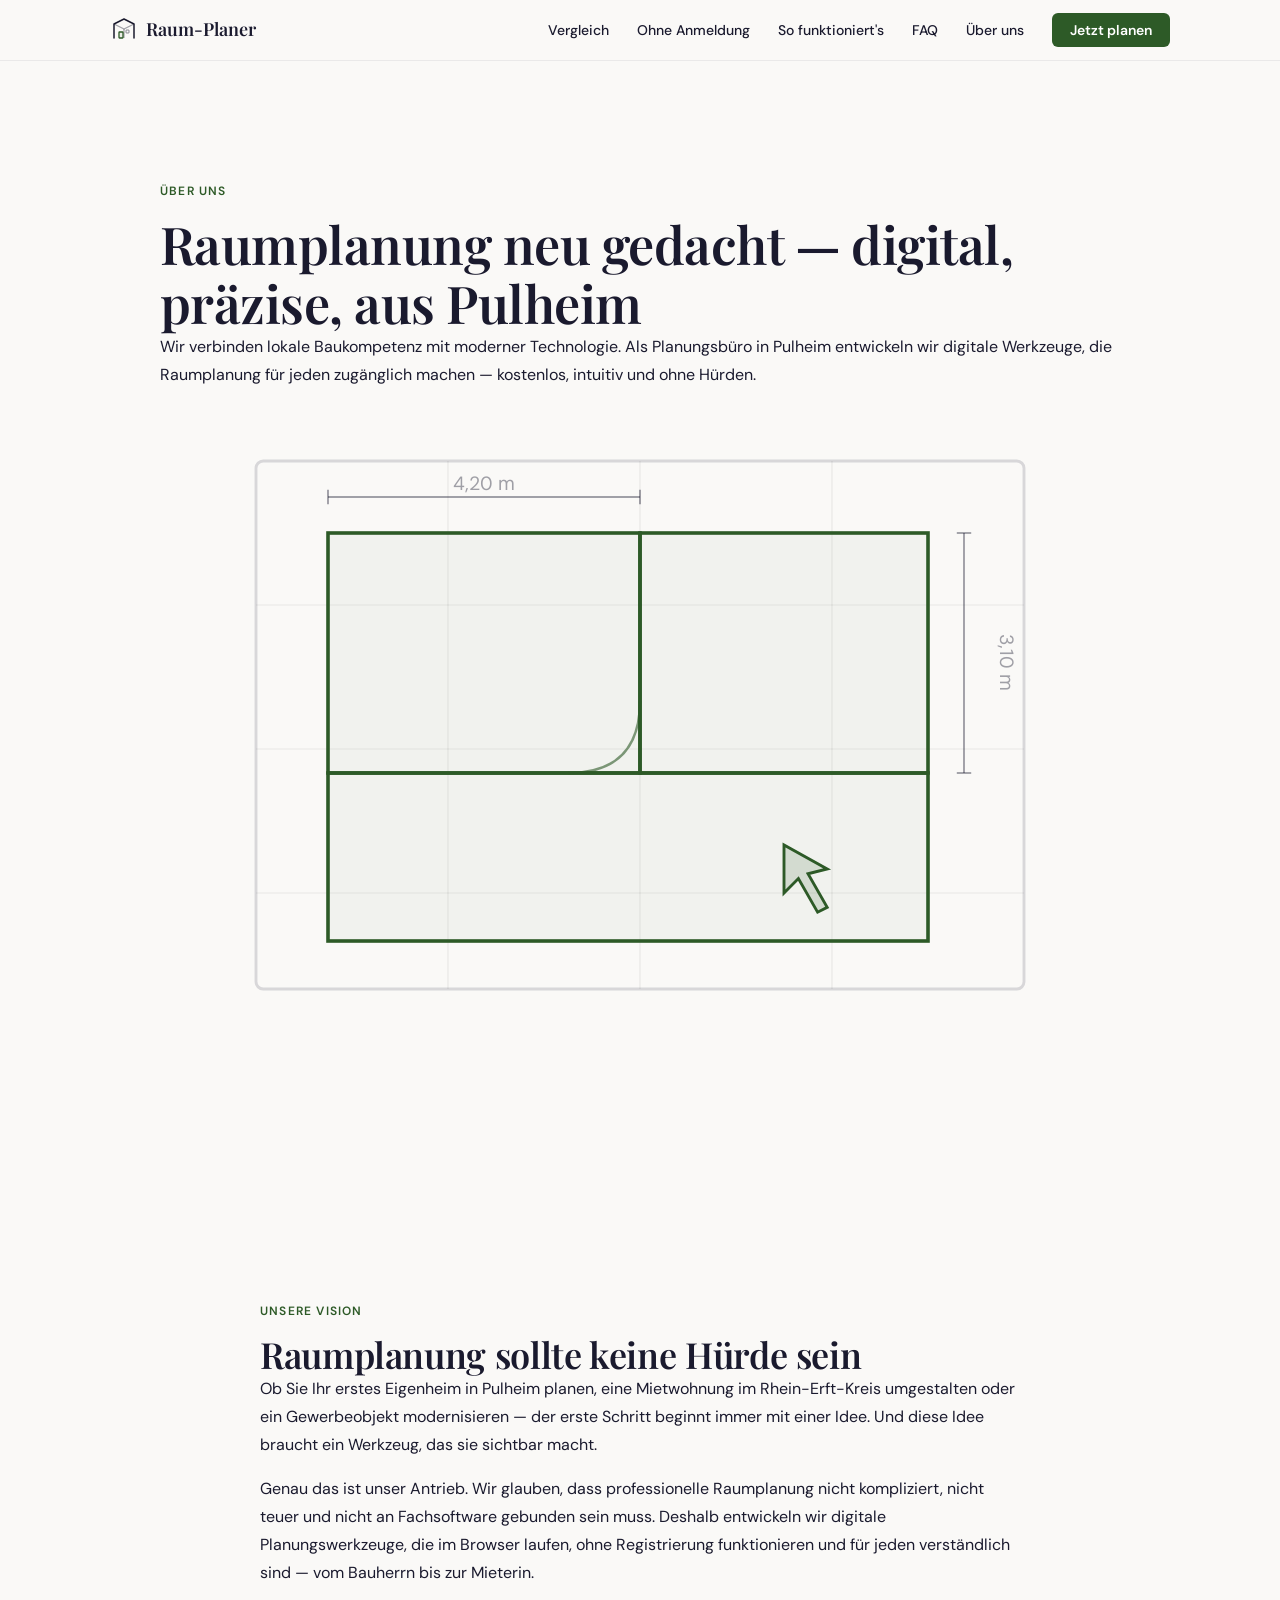
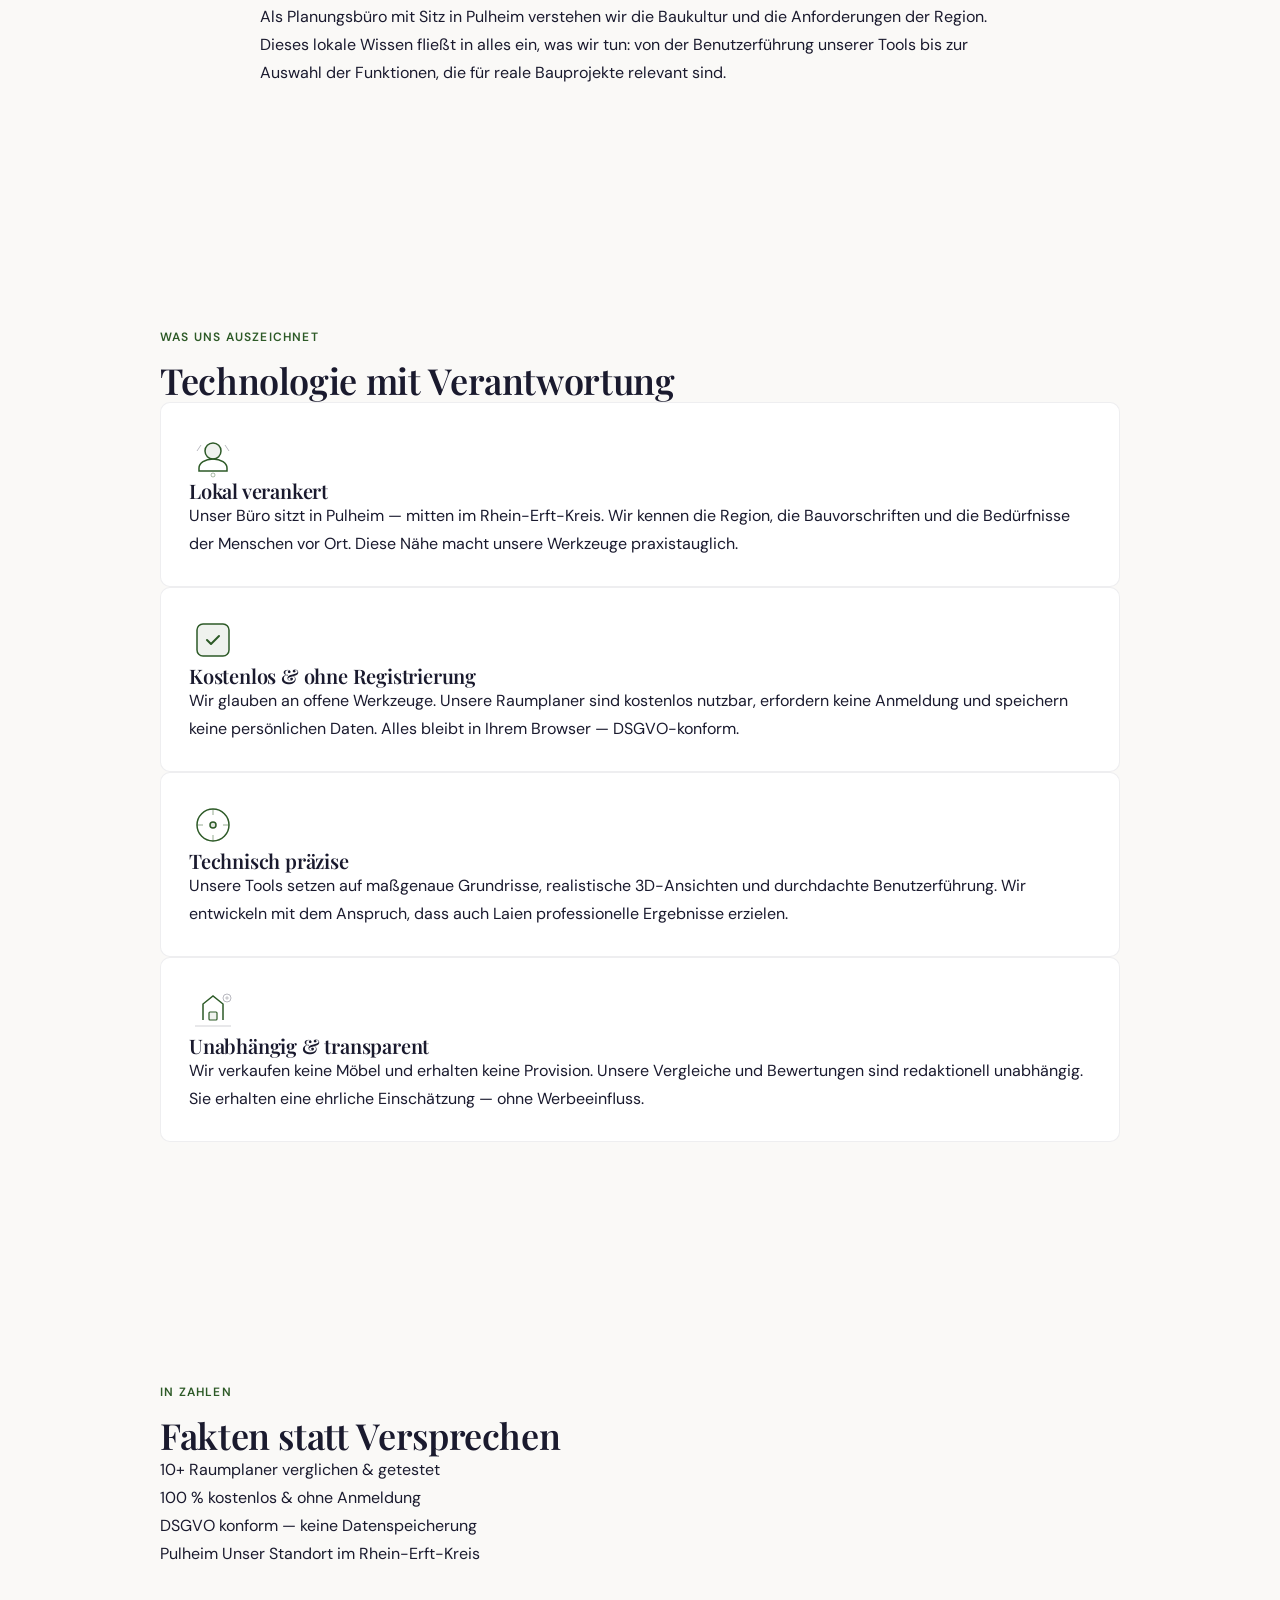
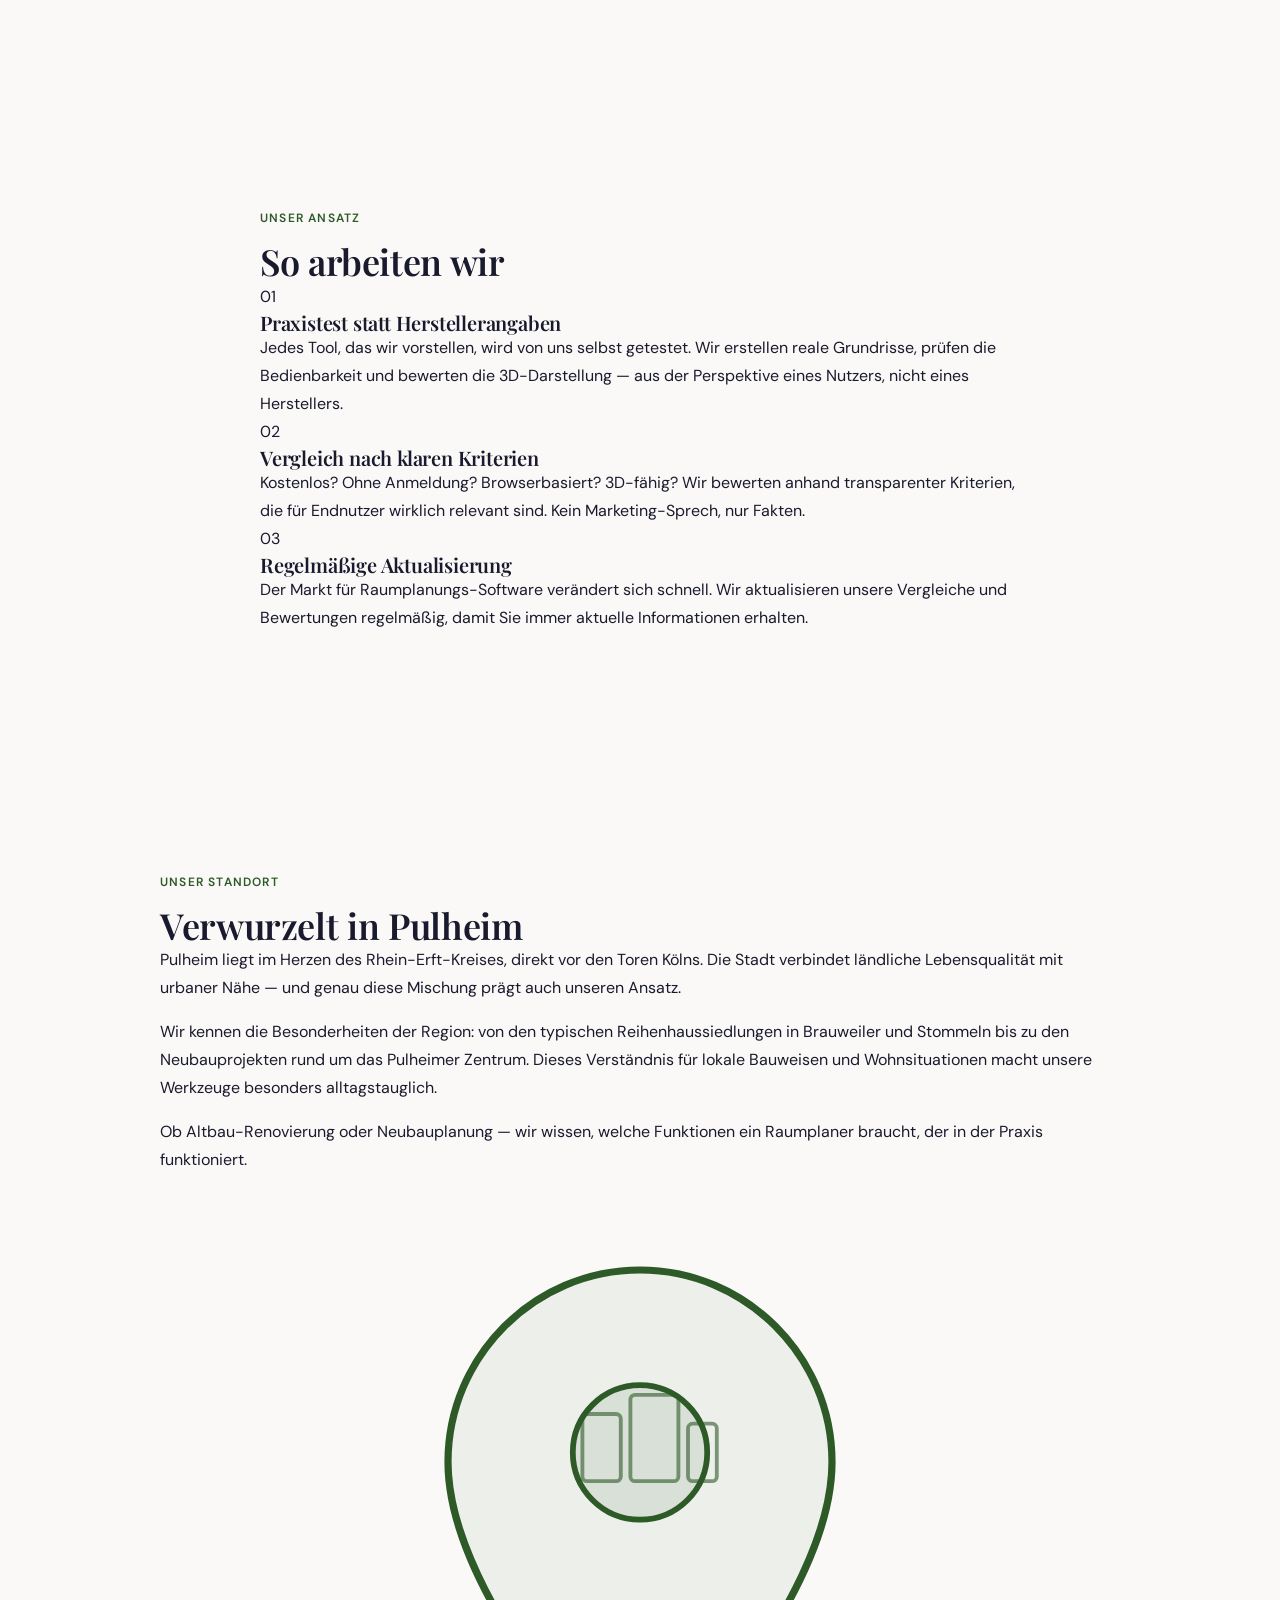
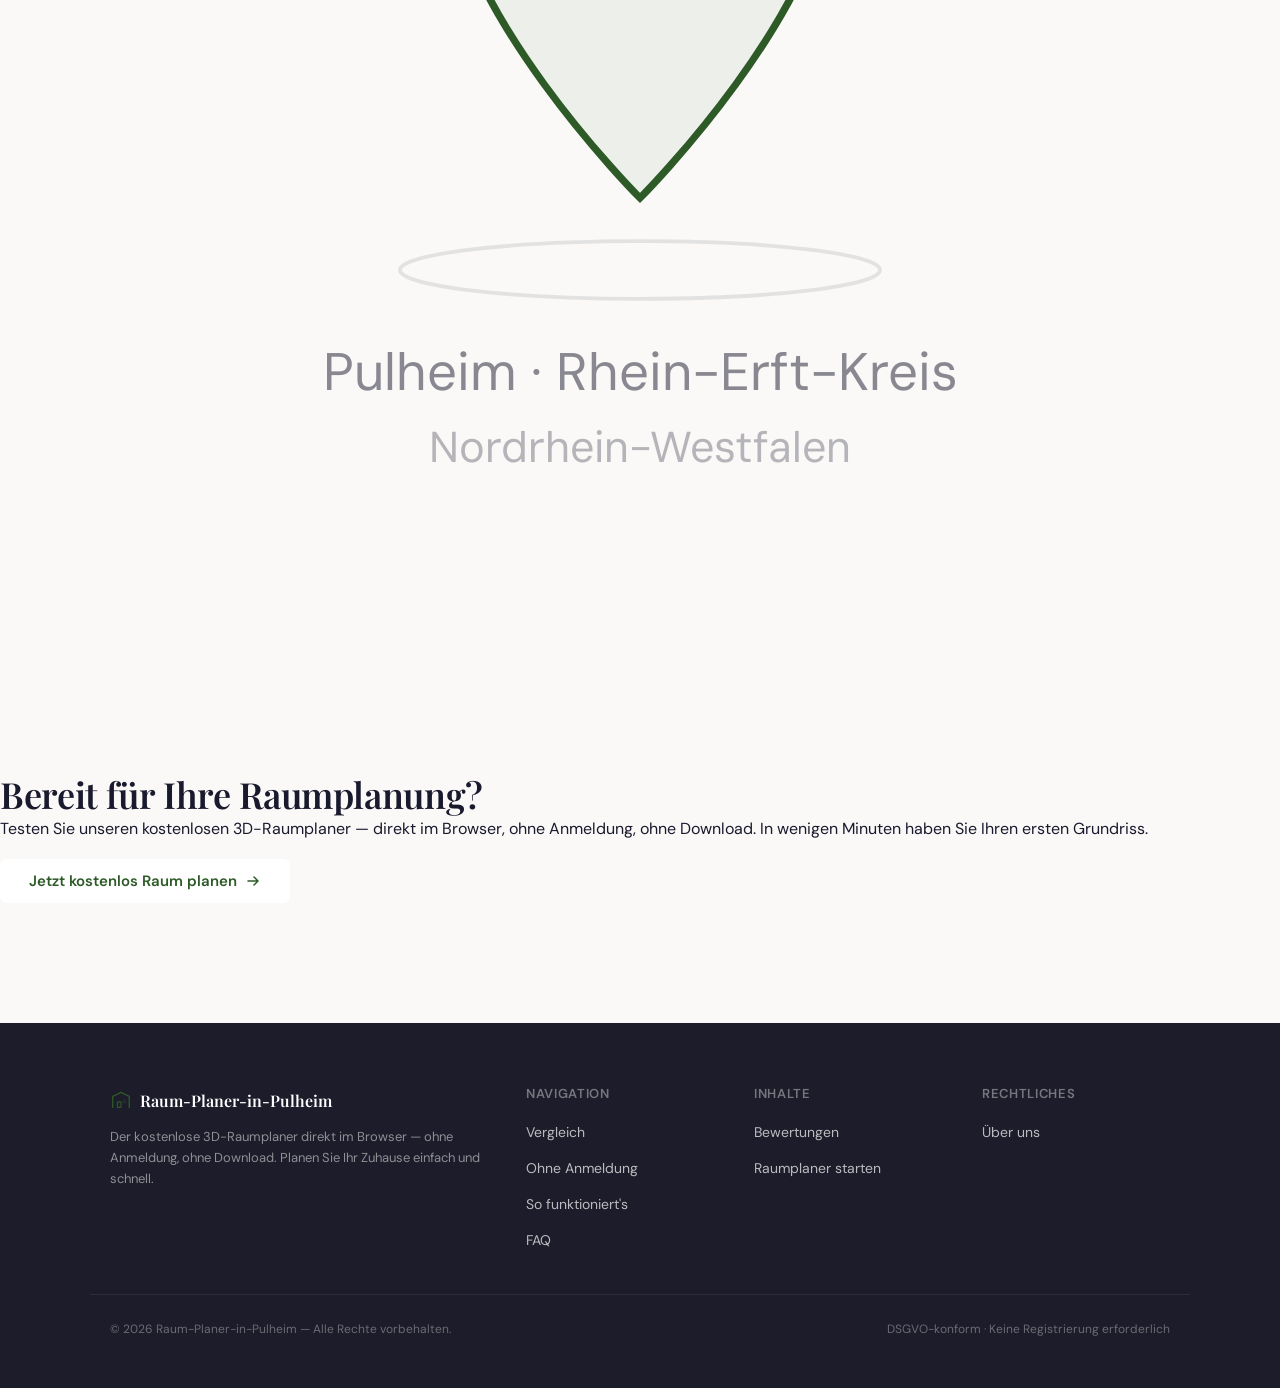
==== ueber-uns.html @ 3ce1730f "Add files via upload" ====
<!DOCTYPE html>
<html lang="de">
<head>
  <meta charset="UTF-8">
  <meta name="viewport" content="width=device-width, initial-scale=1.0">

  <!-- SEO Meta Tags -->
  <title>Über uns – Raum-Planer-in-Pulheim | Planungsbüro Pulheim</title>
  <meta name="description" content="Raum-Planer-in-Pulheim: Ihr digitales Planungsbüro in Pulheim. Wir entwickeln kostenlose 3D-Raumplaner ohne Anmeldung. Erfahren Sie mehr über unser Team und unsere Mission.">
  <meta name="robots" content="index, follow">
  <link rel="canonical" href="https://in-pulheim.de/ueber-uns.html">

  <!-- Open Graph -->
  <meta property="og:title" content="Über uns – Raum-Planer-in-Pulheim | Planungsbüro Pulheim">
  <meta property="og:description" content="Raum-Planer-in-Pulheim: Ihr digitales Planungsbüro in Pulheim. Wir entwickeln kostenlose 3D-Raumplaner ohne Anmeldung. Erfahren Sie mehr über unser Team und unsere Mission.">
  <meta property="og:type" content="website">
  <meta property="og:url" content="https://in-pulheim.de/ueber-uns.html">
  <meta property="og:locale" content="de_DE">
  <meta property="og:site_name" content="raum-planer-in-pulheim">

  <!-- JSON-LD: Organization -->
  <script type="application/ld+json">
  {
    "@context": "https://schema.org",
    "@type": "Organization",
    "name": "Raum-Planer-in-Pulheim",
    "url": "https://in-pulheim.de/",
    "description": "Digitales Planungsbüro in Pulheim. Wir entwickeln kostenlose 3D-Raumplaner und vergleichen die besten Online-Tools für Raumplanung.",
    "address": {
      "@type": "PostalAddress",
      "addressLocality": "Pulheim",
      "addressRegion": "Nordrhein-Westfalen",
      "addressCountry": "DE"
    },
    "areaServed": {
      "@type": "GeoCircle",
      "geoMidpoint": {
        "@type": "GeoCoordinates",
        "latitude": 51.0,
        "longitude": 6.8
      },
      "geoRadius": "30000"
    }
  }
  </script>

  <!-- Fonts -->
  <link rel="preconnect" href="https://fonts.googleapis.com">
  <link rel="preconnect" href="https://fonts.gstatic.com" crossorigin>
  <link href="https://fonts.googleapis.com/css2?family=DM+Sans:wght@400;500;600;700&family=Playfair+Display:wght@400;600;700&display=swap" rel="stylesheet">

  <!-- Stylesheets -->
  <link rel="stylesheet" href="css/global.css">
  <link rel="stylesheet" href="css/ueber-uns.css">
</head>
<body>

  <!-- ========== HEADER ========== -->
  <header class="site-header">
    <nav class="site-nav" aria-label="Hauptnavigation">
      <a href="https://in-pulheim.de/" class="logo">
        <svg viewBox="0 0 28 28" fill="none" aria-hidden="true">
          <path d="M4 22V8l10-5 10 5v14" stroke="currentColor" stroke-width="1.5" stroke-linecap="round" stroke-linejoin="round" fill="none"/>
          <path d="M4 8l10 5 10-5" stroke="currentColor" stroke-width="1.2" stroke-linejoin="round" opacity="0.4" fill="none"/>
          <path d="M14 13v9" stroke="currentColor" stroke-width="1.2" opacity="0.4"/>
          <rect x="9" y="16" width="4" height="6" rx="0.5" stroke="var(--color-accent)" stroke-width="1.3" fill="rgba(45,90,39,0.08)"/>
          <rect x="16" y="14" width="3" height="3" rx="0.5" stroke="currentColor" stroke-width="1" fill="none" opacity="0.5"/>
        </svg>
        Raum-Planer
      </a>

      <input type="checkbox" id="nav-toggle" class="nav-toggle-checkbox" aria-label="Menü umschalten">
      <label for="nav-toggle" class="nav-toggle-label" aria-hidden="true"><span></span></label>

      <ul class="nav-links">
        <li><a href="https://in-pulheim.de/#vergleich">Vergleich</a></li>
        <li><a href="https://in-pulheim.de/#ohne-anmeldung">Ohne Anmeldung</a></li>
        <li><a href="https://in-pulheim.de/#so-funktioniert-es">So funktioniert's</a></li>
        <li><a href="https://in-pulheim.de/#faq">FAQ</a></li>
        <li><a href="https://in-pulheim.de/ueber-uns.html" aria-current="page">Über uns</a></li>
        <li><a href="https://raum-planer-online.de" class="nav-cta">Jetzt planen</a></li>
      </ul>
    </nav>
  </header>

  <main>

    <!-- ========== SECTION 1: HERO / MISSION STATEMENT ========== -->
    <section class="about-hero">
      <div class="section-inner section-inner--wide">
        <div class="about-hero-content">
          <span class="kicker">Über uns</span>
          <h1>Raumplanung neu gedacht — digital, präzise, aus Pulheim</h1>
          <p class="about-hero-subtitle">Wir verbinden lokale Baukompetenz mit moderner Technologie. Als Planungsbüro in Pulheim entwickeln wir digitale Werkzeuge, die Raumplanung für jeden zugänglich machen — kostenlos, intuitiv und ohne Hürden.</p>
        </div>
        <div class="about-hero-illustration">
          <svg viewBox="0 0 400 280" fill="none" aria-hidden="true">
            <!-- Blueprint base -->
            <rect x="40" y="30" width="320" height="220" rx="3" stroke="currentColor" stroke-width="1.2" fill="none" opacity="0.15"/>
            <!-- Grid lines -->
            <line x1="40" y1="90" x2="360" y2="90" stroke="currentColor" stroke-width="0.5" opacity="0.08"/>
            <line x1="40" y1="150" x2="360" y2="150" stroke="currentColor" stroke-width="0.5" opacity="0.08"/>
            <line x1="40" y1="210" x2="360" y2="210" stroke="currentColor" stroke-width="0.5" opacity="0.08"/>
            <line x1="120" y1="30" x2="120" y2="250" stroke="currentColor" stroke-width="0.5" opacity="0.08"/>
            <line x1="200" y1="30" x2="200" y2="250" stroke="currentColor" stroke-width="0.5" opacity="0.08"/>
            <line x1="280" y1="30" x2="280" y2="250" stroke="currentColor" stroke-width="0.5" opacity="0.08"/>
            <!-- Room outline -->
            <rect x="70" y="60" width="130" height="100" stroke="var(--color-accent)" stroke-width="1.5" fill="rgba(45,90,39,0.04)"/>
            <rect x="200" y="60" width="120" height="100" stroke="var(--color-accent)" stroke-width="1.5" fill="rgba(45,90,39,0.04)"/>
            <rect x="70" y="160" width="250" height="70" stroke="var(--color-accent)" stroke-width="1.5" fill="rgba(45,90,39,0.04)"/>
            <!-- Door arc -->
            <path d="M200 130 Q200 160 170 160" stroke="var(--color-accent)" stroke-width="1" fill="none" opacity="0.6"/>
            <!-- Measurement line top -->
            <line x1="70" y1="45" x2="200" y2="45" stroke="currentColor" stroke-width="0.8" opacity="0.4"/>
            <line x1="70" y1="42" x2="70" y2="48" stroke="currentColor" stroke-width="0.8" opacity="0.4"/>
            <line x1="200" y1="42" x2="200" y2="48" stroke="currentColor" stroke-width="0.8" opacity="0.4"/>
            <text x="135" y="42" text-anchor="middle" fill="currentColor" font-size="8" opacity="0.4" font-family="DM Sans, sans-serif">4,20 m</text>
            <!-- Measurement line right -->
            <line x1="335" y1="60" x2="335" y2="160" stroke="currentColor" stroke-width="0.8" opacity="0.4"/>
            <line x1="332" y1="60" x2="338" y2="60" stroke="currentColor" stroke-width="0.8" opacity="0.4"/>
            <line x1="332" y1="160" x2="338" y2="160" stroke="currentColor" stroke-width="0.8" opacity="0.4"/>
            <text x="350" y="114" text-anchor="middle" fill="currentColor" font-size="8" opacity="0.4" font-family="DM Sans, sans-serif" transform="rotate(90,350,114)">3,10 m</text>
            <!-- Cursor icon -->
            <path d="M260 190 l0 20 l6 -6 l8 14 l4 -2 l-8 -14 l8 -2 z" stroke="var(--color-accent)" stroke-width="1.2" fill="rgba(45,90,39,0.15)"/>
          </svg>
        </div>
      </div>
    </section>

    <!-- ========== SECTION 2: UNSERE VISION ========== -->
    <section class="about-vision">
      <div class="section-inner">
        <span class="kicker">Unsere Vision</span>
        <h2>Raumplanung sollte keine Hürde sein</h2>
        <div class="about-vision-text">
          <p>Ob Sie Ihr erstes Eigenheim in Pulheim planen, eine Mietwohnung im Rhein-Erft-Kreis umgestalten oder ein Gewerbeobjekt modernisieren — der erste Schritt beginnt immer mit einer Idee. Und diese Idee braucht ein Werkzeug, das sie sichtbar macht.</p>
          <p>Genau das ist unser Antrieb. Wir glauben, dass professionelle Raumplanung nicht kompliziert, nicht teuer und nicht an Fachsoftware gebunden sein muss. Deshalb entwickeln wir digitale Planungswerkzeuge, die im Browser laufen, ohne Registrierung funktionieren und für jeden verständlich sind — vom Bauherrn bis zur Mieterin.</p>
          <p>Als Planungsbüro mit Sitz in Pulheim verstehen wir die Baukultur und die Anforderungen der Region. Dieses lokale Wissen fließt in alles ein, was wir tun: von der Benutzerführung unserer Tools bis zur Auswahl der Funktionen, die für reale Bauprojekte relevant sind.</p>
        </div>
      </div>
    </section>

    <!-- ========== SECTION 3: WAS UNS AUSZEICHNET ========== -->
    <section class="about-values">
      <div class="section-inner section-inner--wide">
        <span class="kicker">Was uns auszeichnet</span>
        <h2>Technologie mit Verantwortung</h2>
        <div class="about-values-grid">

          <!-- Value 1: Lokal verankert -->
          <div class="about-value-card card">
            <svg class="icon icon--xl" viewBox="0 0 48 48" fill="none" aria-hidden="true">
              <circle cx="24" cy="20" r="8" stroke="var(--color-accent)" stroke-width="1.5" fill="rgba(45,90,39,0.08)"/>
              <path d="M24 28c-8 0-14 4-14 9v3h28v-3c0-5-6-9-14-9z" stroke="var(--color-accent)" stroke-width="1.5" fill="none"/>
              <path d="M12 14l-4 6M36 14l4 6" stroke="currentColor" stroke-width="1" opacity="0.3"/>
              <circle cx="24" cy="44" r="2" stroke="var(--color-accent)" stroke-width="1" fill="none" opacity="0.4"/>
            </svg>
            <h3>Lokal verankert</h3>
            <p>Unser Büro sitzt in Pulheim — mitten im Rhein-Erft-Kreis. Wir kennen die Region, die Bauvorschriften und die Bedürfnisse der Menschen vor Ort. Diese Nähe macht unsere Werkzeuge praxistauglich.</p>
          </div>

          <!-- Value 2: Kostenlos & offen -->
          <div class="about-value-card card">
            <svg class="icon icon--xl" viewBox="0 0 48 48" fill="none" aria-hidden="true">
              <rect x="8" y="8" width="32" height="32" rx="6" stroke="var(--color-accent)" stroke-width="1.5" fill="rgba(45,90,39,0.08)"/>
              <path d="M18 24l4 4 8-8" stroke="var(--color-accent)" stroke-width="2" stroke-linecap="round" stroke-linejoin="round"/>
            </svg>
            <h3>Kostenlos &amp; ohne Registrierung</h3>
            <p>Wir glauben an offene Werkzeuge. Unsere Raumplaner sind kostenlos nutzbar, erfordern keine Anmeldung und speichern keine persönlichen Daten. Alles bleibt in Ihrem Browser — DSGVO-konform.</p>
          </div>

          <!-- Value 3: Technisch präzise -->
          <div class="about-value-card card">
            <svg class="icon icon--xl" viewBox="0 0 48 48" fill="none" aria-hidden="true">
              <circle cx="24" cy="24" r="16" stroke="var(--color-accent)" stroke-width="1.5" fill="none"/>
              <circle cx="24" cy="24" r="3" stroke="var(--color-accent)" stroke-width="1.5" fill="rgba(45,90,39,0.15)"/>
              <line x1="24" y1="8" x2="24" y2="14" stroke="var(--color-accent)" stroke-width="1" opacity="0.5"/>
              <line x1="24" y1="34" x2="24" y2="40" stroke="var(--color-accent)" stroke-width="1" opacity="0.5"/>
              <line x1="8" y1="24" x2="14" y2="24" stroke="var(--color-accent)" stroke-width="1" opacity="0.5"/>
              <line x1="34" y1="24" x2="40" y2="24" stroke="var(--color-accent)" stroke-width="1" opacity="0.5"/>
            </svg>
            <h3>Technisch präzise</h3>
            <p>Unsere Tools setzen auf maßgenaue Grundrisse, realistische 3D-Ansichten und durchdachte Benutzerführung. Wir entwickeln mit dem Anspruch, dass auch Laien professionelle Ergebnisse erzielen.</p>
          </div>

          <!-- Value 4: Unabhängig -->
          <div class="about-value-card card">
            <svg class="icon icon--xl" viewBox="0 0 48 48" fill="none" aria-hidden="true">
              <path d="M14 34V18l10-8 10 8v16" stroke="var(--color-accent)" stroke-width="1.5" fill="none"/>
              <rect x="20" y="26" width="8" height="8" rx="1" stroke="var(--color-accent)" stroke-width="1.2" fill="rgba(45,90,39,0.08)"/>
              <path d="M6 40h36" stroke="currentColor" stroke-width="1" opacity="0.2"/>
              <circle cx="38" cy="12" r="4" stroke="currentColor" stroke-width="1" fill="none" opacity="0.3"/>
              <path d="M36 12h4M38 10v4" stroke="currentColor" stroke-width="0.8" opacity="0.3"/>
            </svg>
            <h3>Unabhängig &amp; transparent</h3>
            <p>Wir verkaufen keine Möbel und erhalten keine Provision. Unsere Vergleiche und Bewertungen sind redaktionell unabhängig. Sie erhalten eine ehrliche Einschätzung — ohne Werbeeinfluss.</p>
          </div>

        </div>
      </div>
    </section>

    <!-- ========== SECTION 4: ZAHLEN & FAKTEN ========== -->
    <section class="about-stats">
      <div class="section-inner section-inner--wide">
        <span class="kicker">In Zahlen</span>
        <h2>Fakten statt Versprechen</h2>
        <div class="about-stats-grid">
          <div class="about-stat">
            <span class="about-stat-number">10+</span>
            <span class="about-stat-label">Raumplaner verglichen &amp; getestet</span>
          </div>
          <div class="about-stat">
            <span class="about-stat-number">100 %</span>
            <span class="about-stat-label">kostenlos &amp; ohne Anmeldung</span>
          </div>
          <div class="about-stat">
            <span class="about-stat-number">DSGVO</span>
            <span class="about-stat-label">konform — keine Datenspeicherung</span>
          </div>
          <div class="about-stat">
            <span class="about-stat-number">Pulheim</span>
            <span class="about-stat-label">Unser Standort im Rhein-Erft-Kreis</span>
          </div>
        </div>
      </div>
    </section>

    <!-- ========== SECTION 5: UNSER ANSATZ ========== -->
    <section class="about-approach">
      <div class="section-inner">
        <span class="kicker">Unser Ansatz</span>
        <h2>So arbeiten wir</h2>
        <div class="about-approach-steps">

          <div class="about-step">
            <div class="about-step-number">01</div>
            <div class="about-step-content">
              <h3>Praxistest statt Herstellerangaben</h3>
              <p>Jedes Tool, das wir vorstellen, wird von uns selbst getestet. Wir erstellen reale Grundrisse, prüfen die Bedienbarkeit und bewerten die 3D-Darstellung — aus der Perspektive eines Nutzers, nicht eines Herstellers.</p>
            </div>
          </div>

          <div class="about-step">
            <div class="about-step-number">02</div>
            <div class="about-step-content">
              <h3>Vergleich nach klaren Kriterien</h3>
              <p>Kostenlos? Ohne Anmeldung? Browserbasiert? 3D-fähig? Wir bewerten anhand transparenter Kriterien, die für Endnutzer wirklich relevant sind. Kein Marketing-Sprech, nur Fakten.</p>
            </div>
          </div>

          <div class="about-step">
            <div class="about-step-number">03</div>
            <div class="about-step-content">
              <h3>Regelmäßige Aktualisierung</h3>
              <p>Der Markt für Raumplanungs-Software verändert sich schnell. Wir aktualisieren unsere Vergleiche und Bewertungen regelmäßig, damit Sie immer aktuelle Informationen erhalten.</p>
            </div>
          </div>

        </div>
      </div>
    </section>

    <!-- ========== SECTION 6: STANDORT PULHEIM ========== -->
    <section class="about-location">
      <div class="section-inner section-inner--wide">
        <span class="kicker">Unser Standort</span>
        <h2>Verwurzelt in Pulheim</h2>
        <div class="about-location-content">
          <div class="about-location-text">
            <p>Pulheim liegt im Herzen des Rhein-Erft-Kreises, direkt vor den Toren Kölns. Die Stadt verbindet ländliche Lebensqualität mit urbaner Nähe — und genau diese Mischung prägt auch unseren Ansatz.</p>
            <p>Wir kennen die Besonderheiten der Region: von den typischen Reihenhaussiedlungen in Brauweiler und Stommeln bis zu den Neubauprojekten rund um das Pulheimer Zentrum. Dieses Verständnis für lokale Bauweisen und Wohnsituationen macht unsere Werkzeuge besonders alltagstauglich.</p>
            <p>Ob Altbau-Renovierung oder Neubauplanung — wir wissen, welche Funktionen ein Raumplaner braucht, der in der Praxis funktioniert.</p>
          </div>
          <div class="about-location-visual">
            <svg viewBox="0 0 200 200" fill="none" aria-hidden="true">
              <!-- Location pin -->
              <path d="M100 20c-22 0-40 18-40 40 0 30 40 70 40 70s40-40 40-70c0-22-18-40-40-40z" stroke="var(--color-accent)" stroke-width="1.5" fill="rgba(45,90,39,0.06)"/>
              <circle cx="100" cy="58" r="14" stroke="var(--color-accent)" stroke-width="1.2" fill="rgba(45,90,39,0.1)"/>
              <!-- Building silhouettes inside pin -->
              <rect x="88" y="50" width="8" height="14" rx="1" stroke="var(--color-accent)" stroke-width="0.8" fill="none" opacity="0.6"/>
              <rect x="98" y="46" width="10" height="18" rx="1" stroke="var(--color-accent)" stroke-width="0.8" fill="none" opacity="0.6"/>
              <rect x="110" y="52" width="6" height="12" rx="1" stroke="var(--color-accent)" stroke-width="0.8" fill="none" opacity="0.6"/>
              <!-- Ground line -->
              <ellipse cx="100" cy="145" rx="50" ry="6" stroke="currentColor" stroke-width="0.8" fill="none" opacity="0.1"/>
              <!-- Label -->
              <text x="100" y="170" text-anchor="middle" fill="currentColor" font-size="11" font-family="DM Sans, sans-serif" opacity="0.5">Pulheim · Rhein-Erft-Kreis</text>
              <text x="100" y="185" text-anchor="middle" fill="currentColor" font-size="9" font-family="DM Sans, sans-serif" opacity="0.3">Nordrhein-Westfalen</text>
            </svg>
          </div>
        </div>
      </div>
    </section>

    <!-- ========== SECTION 7: CALL TO ACTION ========== -->
    <section class="about-cta final-cta">
      <div class="final-cta-card">
        <div class="final-cta-inner">
          <h2>Bereit für Ihre Raumplanung?</h2>
          <p>Testen Sie unseren kostenlosen 3D-Raumplaner — direkt im Browser, ohne Anmeldung, ohne Download. In wenigen Minuten haben Sie Ihren ersten Grundriss.</p>
          <a href="https://raum-planer-online.de" class="btn btn--light">
            Jetzt kostenlos Raum planen
            <svg viewBox="0 0 16 16" fill="none" aria-hidden="true"><path d="M3 8h10M9 4l4 4-4 4" stroke="currentColor" stroke-width="1.5" stroke-linecap="round" stroke-linejoin="round"/></svg>
          </a>
        </div>
      </div>
    </section>

  </main>

  <!-- ========== FOOTER ========== -->
  <footer class="site-footer">
    <div class="footer-grid">
      <div class="footer-brand-col">
        <div class="footer-brand">
          <svg viewBox="0 0 24 24" fill="none" aria-hidden="true">
            <path d="M3 19V7l9-4.5L21 7v12" stroke="currentColor" stroke-width="1.5" stroke-linecap="round" stroke-linejoin="round" fill="none"/>
            <rect x="8" y="13" width="4" height="6" rx="0.5" stroke="var(--color-accent)" stroke-width="1.2" fill="rgba(45,90,39,0.12)"/>
            <rect x="14" y="11" width="3" height="3" rx="0.5" stroke="currentColor" stroke-width="1" fill="none" opacity="0.5"/>
          </svg>
          Raum-Planer-in-Pulheim
        </div>
        <p class="footer-tagline">Der kostenlose 3D-Raumplaner direkt im Browser — ohne Anmeldung, ohne Download. Planen Sie Ihr Zuhause einfach und schnell.</p>
      </div>

      <div class="footer-col">
        <h4>Navigation</h4>
        <ul>
          <li><a href="https://in-pulheim.de/#vergleich">Vergleich</a></li>
          <li><a href="https://in-pulheim.de/#ohne-anmeldung">Ohne Anmeldung</a></li>
          <li><a href="https://in-pulheim.de/#so-funktioniert-es">So funktioniert's</a></li>
          <li><a href="https://in-pulheim.de/#faq">FAQ</a></li>
        </ul>
      </div>

      <div class="footer-col">
        <h4>Inhalte</h4>
        <ul>
          <li><a href="https://in-pulheim.de/#bewertungen">Bewertungen</a></li>
          <li><a href="https://raum-planer-online.de">Raumplaner starten</a></li>
        </ul>
      </div>

      <div class="footer-col">
        <h4>Rechtliches</h4>
        <ul>
          <li><a href="https://in-pulheim.de/ueber-uns.html">Über uns</a></li>
        </ul>
      </div>
    </div>

    <div class="footer-bottom">
      <p>&copy; 2026 Raum-Planer-in-Pulheim — Alle Rechte vorbehalten.</p>
      <p>DSGVO-konform · Keine Registrierung erforderlich</p>
    </div>
  </footer>

</body>
</html>
---- css/global.css ----
/* ============================================================
   GLOBAL STYLES — raum-planer-online.de SEO Landing Pages
   Design Reference: kentokawazoe.com (minimal, editorial)
   ============================================================ */

/* --- CSS Custom Properties --- */
:root {
  --color-bg: #faf9f7;
  --color-bg-alt: #f3f1ed;
  --color-text: #1a1a2e;
  --color-text-muted: #6b6b7b;
  --color-accent: #2d5a27;
  --color-accent-light: rgba(45, 90, 39, 0.08);
  --color-accent-mid: rgba(45, 90, 39, 0.15);
  --color-border: rgba(26, 26, 46, 0.07);
  --color-border-accent: rgba(45, 90, 39, 0.25);
  --color-white: #fff;
  --color-dark: #1a1a2e;
  --color-dark-bg: #1c1c2a;

  --font-heading: 'Playfair Display', 'Georgia', serif;
  --font-body: 'DM Sans', 'Helvetica Neue', sans-serif;

  --fs-kicker: 0.75rem;
  --fs-body: 1rem;
  --fs-body-lg: 1.125rem;
  --fs-h3: 1.25rem;
  --fs-h2: clamp(1.5rem, 3.5vw, 2.25rem);
  --fs-h1: clamp(2rem, 5vw, 3.25rem);

  --lh-body: 1.75;
  --lh-heading: 1.15;

  --ls-heading: -0.01em;
  --ls-kicker: 0.1em;

  --space-section: clamp(80px, 10vw, 120px);
  --space-block: clamp(40px, 5vw, 64px);

  --max-w-text: 800px;
  --max-w-wide: 1000px;
  --max-w-full: 1100px;

  --radius-card: 10px;
  --radius-btn: 6px;
}

/* --- Reset --- */
*,
*::before,
*::after {
  margin: 0;
  padding: 0;
  box-sizing: border-box;
}

html {
  scroll-behavior: smooth;
  -webkit-text-size-adjust: 100%;
}

body {
  font-family: var(--font-body);
  font-size: var(--fs-body);
  line-height: var(--lh-body);
  color: var(--color-text);
  background-color: var(--color-bg);
  -webkit-font-smoothing: antialiased;
  -moz-osx-font-smoothing: grayscale;
}

img, svg {
  display: block;
  max-width: 100%;
}

a {
  color: var(--color-accent);
  text-decoration: none;
}

a:hover {
  text-decoration: underline;
}

ul, ol {
  list-style: none;
}

table {
  border-collapse: collapse;
  width: 100%;
}

/* --- Typography --- */
h1, h2, h3, h4 {
  font-family: var(--font-heading);
  line-height: var(--lh-heading);
  letter-spacing: var(--ls-heading);
  color: var(--color-text);
  font-weight: 600;
}

h1 { font-size: var(--fs-h1); }
h2 { font-size: var(--fs-h2); }
h3 { font-size: var(--fs-h3); font-weight: 600; }

.kicker {
  display: block;
  font-family: var(--font-body);
  font-size: var(--fs-kicker);
  font-weight: 600;
  letter-spacing: var(--ls-kicker);
  text-transform: uppercase;
  color: var(--color-accent);
  margin-bottom: 0.75rem;
}

p {
  margin-bottom: 1rem;
}

p:last-child {
  margin-bottom: 0;
}

/* --- Layout --- */
.section-inner {
  max-width: var(--max-w-text);
  margin: 0 auto;
  padding: 0 1.25rem;
}

.section-inner--wide {
  max-width: var(--max-w-wide);
}

.section-inner--full {
  max-width: var(--max-w-full);
}

section {
  padding: var(--space-section) 0;
}

/* --- Buttons --- */
.btn {
  display: inline-flex;
  align-items: center;
  gap: 0.5rem;
  font-family: var(--font-body);
  font-size: 0.9375rem;
  font-weight: 600;
  padding: 0.8125rem 1.75rem;
  border-radius: var(--radius-btn);
  border: 1.5px solid transparent;
  cursor: pointer;
  transition: background-color 0.2s, border-color 0.2s, transform 0.15s;
  text-decoration: none;
  line-height: 1;
}

.btn:hover {
  text-decoration: none;
  transform: translateY(-1px);
}

.btn--primary {
  background-color: var(--color-accent);
  color: var(--color-white);
  border-color: var(--color-accent);
}

.btn--primary:hover {
  background-color: #245020;
  border-color: #245020;
}

.btn--secondary {
  background-color: transparent;
  color: var(--color-accent);
  border-color: var(--color-accent);
}

.btn--secondary:hover {
  background-color: var(--color-accent-light);
}

.btn--light {
  background-color: var(--color-white);
  color: var(--color-accent);
  border-color: var(--color-white);
}

.btn--light:hover {
  background-color: #f0f0ee;
}

.btn svg {
  width: 16px;
  height: 16px;
  flex-shrink: 0;
}

/* --- Header --- */
.site-header {
  position: sticky;
  top: 0;
  z-index: 100;
  background-color: rgba(250, 249, 247, 0.92);
  backdrop-filter: blur(12px);
  -webkit-backdrop-filter: blur(12px);
  border-bottom: 1px solid var(--color-border);
}

.site-nav {
  display: flex;
  align-items: center;
  justify-content: space-between;
  max-width: var(--max-w-full);
  margin: 0 auto;
  padding: 0.875rem 1.25rem;
}

.logo {
  display: flex;
  align-items: center;
  gap: 0.5rem;
  font-family: var(--font-heading);
  font-size: 1.125rem;
  font-weight: 600;
  color: var(--color-text);
  text-decoration: none;
}

.logo:hover {
  text-decoration: none;
}

.logo svg {
  width: 28px;
  height: 28px;
}

/* Mobile nav toggle */
.nav-toggle-checkbox {
  display: none;
}

.nav-toggle-label {
  display: none;
  cursor: pointer;
  width: 28px;
  height: 20px;
  position: relative;
  z-index: 110;
}

.nav-toggle-label span,
.nav-toggle-label span::before,
.nav-toggle-label span::after {
  display: block;
  width: 100%;
  height: 2px;
  background-color: var(--color-text);
  border-radius: 2px;
  position: absolute;
  transition: transform 0.25s, opacity 0.2s;
}

.nav-toggle-label span { top: 50%; transform: translateY(-50%); }
.nav-toggle-label span::before { content: ''; top: -7px; }
.nav-toggle-label span::after { content: ''; top: 7px; }

.nav-toggle-checkbox:checked ~ .nav-toggle-label span {
  background-color: transparent;
}
.nav-toggle-checkbox:checked ~ .nav-toggle-label span::before {
  top: 0; transform: rotate(45deg);
}
.nav-toggle-checkbox:checked ~ .nav-toggle-label span::after {
  top: 0; transform: rotate(-45deg);
}

.nav-links {
  display: flex;
  align-items: center;
  gap: 1.75rem;
}

.nav-links a {
  font-size: 0.875rem;
  font-weight: 500;
  color: var(--color-text);
  text-decoration: none;
  transition: color 0.15s;
}

.nav-links a:hover {
  color: var(--color-accent);
  text-decoration: none;
}

.nav-cta {
  background-color: var(--color-accent);
  color: var(--color-white) !important;
  padding: 0.5rem 1.125rem;
  border-radius: var(--radius-btn);
  font-weight: 600 !important;
}

.nav-cta:hover {
  background-color: #245020 !important;
}

/* --- Footer --- */
.site-footer {
  background-color: var(--color-dark-bg);
  color: rgba(255, 255, 255, 0.75);
  padding: var(--space-block) 0 2rem;
}

.footer-grid {
  display: grid;
  grid-template-columns: 2fr 1fr 1fr 1fr;
  gap: 2.5rem;
  max-width: var(--max-w-full);
  margin: 0 auto;
  padding: 0 1.25rem;
}

.footer-brand {
  display: flex;
  align-items: center;
  gap: 0.5rem;
  font-family: var(--font-heading);
  font-size: 1rem;
  font-weight: 600;
  color: var(--color-white);
  margin-bottom: 0.75rem;
}

.footer-brand svg {
  width: 22px;
  height: 22px;
  color: var(--color-accent);
}

.footer-tagline {
  font-size: 0.8125rem;
  line-height: 1.6;
  color: rgba(255, 255, 255, 0.5);
}

.footer-col h4 {
  font-family: var(--font-body);
  font-size: 0.8125rem;
  font-weight: 600;
  letter-spacing: 0.05em;
  text-transform: uppercase;
  color: rgba(255, 255, 255, 0.4);
  margin-bottom: 1rem;
}

.footer-col ul {
  display: flex;
  flex-direction: column;
  gap: 0.5rem;
}

.footer-col a {
  font-size: 0.875rem;
  color: rgba(255, 255, 255, 0.7);
  transition: color 0.15s;
}

.footer-col a:hover {
  color: var(--color-white);
  text-decoration: none;
}

.footer-bottom {
  max-width: var(--max-w-full);
  margin: 2.5rem auto 0;
  padding: 1.5rem 1.25rem 0;
  border-top: 1px solid rgba(255, 255, 255, 0.08);
  display: flex;
  justify-content: space-between;
  flex-wrap: wrap;
  gap: 0.5rem;
  font-size: 0.75rem;
  color: rgba(255, 255, 255, 0.35);
}

/* --- Cards (base) --- */
.card {
  background: var(--color-white);
  border: 1px solid var(--color-border);
  border-radius: var(--radius-card);
  padding: 1.75rem;
}

/* --- Table (base) --- */
.table-wrapper {
  overflow-x: auto;
  -webkit-overflow-scrolling: touch;
  border: 1px solid var(--color-border);
  border-radius: var(--radius-card);
  background: var(--color-white);
}

.table-wrapper table {
  min-width: 700px;
}

.table-wrapper th,
.table-wrapper td {
  padding: 0.875rem 1rem;
  text-align: left;
  font-size: 0.875rem;
  border-bottom: 1px solid var(--color-border);
  vertical-align: middle;
}

.table-wrapper th {
  font-family: var(--font-body);
  font-weight: 600;
  font-size: 0.75rem;
  letter-spacing: 0.05em;
  text-transform: uppercase;
  color: var(--color-text-muted);
  background: var(--color-bg);
}

.table-wrapper tr:last-child td {
  border-bottom: none;
}

/* --- SVG Icons (base) --- */
.icon {
  display: inline-block;
  width: 20px;
  height: 20px;
  vertical-align: middle;
  flex-shrink: 0;
}

.icon--sm { width: 16px; height: 16px; }
.icon--lg { width: 32px; height: 32px; }
.icon--xl { width: 48px; height: 48px; }

.icon-check { color: var(--color-accent); }
.icon-cross { color: #b54a4a; }
.icon-dash { color: var(--color-text-muted); }

/* --- FAQ (base) --- */
details {
  border-bottom: 1px solid var(--color-border);
}

details:last-of-type {
  border-bottom: none;
}

summary {
  display: flex;
  align-items: center;
  justify-content: space-between;
  gap: 1rem;
  padding: 1.25rem 0;
  cursor: pointer;
  font-family: var(--font-body);
  font-size: var(--fs-body);
  font-weight: 600;
  color: var(--color-text);
  list-style: none;
  -webkit-user-select: none;
  user-select: none;
}

summary::-webkit-details-marker { display: none; }
summary::marker { content: ''; }

summary .chevron {
  width: 20px;
  height: 20px;
  flex-shrink: 0;
  transition: transform 0.25s ease;
  color: var(--color-text-muted);
}

details[open] summary .chevron {
  transform: rotate(180deg);
}

details .faq-answer {
  padding: 0 0 1.5rem;
  color: var(--color-text-muted);
  font-size: 0.9375rem;
  line-height: 1.7;
}

/* --- Badge --- */
.badge {
  display: inline-flex;
  align-items: center;
  gap: 0.375rem;
  font-size: 0.75rem;
  font-weight: 600;
  padding: 0.25rem 0.625rem;
  border-radius: 4px;
  line-height: 1.4;
}

.badge--green {
  background: var(--color-accent-light);
  color: var(--color-accent);
}

.badge--muted {
  background: rgba(26, 26, 46, 0.05);
  color: var(--color-text-muted);
}

.badge--amber {
  background: rgba(180, 130, 40, 0.1);
  color: #8a6b1e;
}

/* --- Star rating --- */
.star-rating {
  display: inline-flex;
  align-items: center;
  gap: 2px;
}

.star-rating svg {
  width: 18px;
  height: 18px;
}

.star-rating .star-filled {
  color: #d4a017;
}

.star-rating .star-empty {
  color: #d8d8d8;
}

.star-rating-value {
  font-weight: 600;
  font-size: 0.9375rem;
  margin-left: 0.5rem;
  color: var(--color-text);
}

/* --- Responsive (Mobile) --- */
@media (max-width: 768px) {
  .nav-toggle-label {
    display: block;
  }

  .nav-links {
    position: fixed;
    top: 0;
    right: 0;
    width: 280px;
    height: 100vh;
    flex-direction: column;
    align-items: flex-start;
    gap: 0;
    background: var(--color-bg);
    padding: 5rem 1.5rem 2rem;
    transform: translateX(100%);
    transition: transform 0.3s ease;
    box-shadow: -4px 0 20px rgba(0,0,0,0.08);
    z-index: 105;
  }

  .nav-toggle-checkbox:checked ~ .nav-links {
    transform: translateX(0);
  }

  .nav-links li {
    width: 100%;
  }

  .nav-links a {
    display: block;
    padding: 0.75rem 0;
    font-size: 1rem;
    border-bottom: 1px solid var(--color-border);
  }

  .nav-cta {
    margin-top: 1rem;
    text-align: center;
    width: 100%;
    display: block !important;
  }

  .footer-grid {
    grid-template-columns: 1fr;
    gap: 2rem;
  }

  .footer-bottom {
    flex-direction: column;
    text-align: center;
  }
}
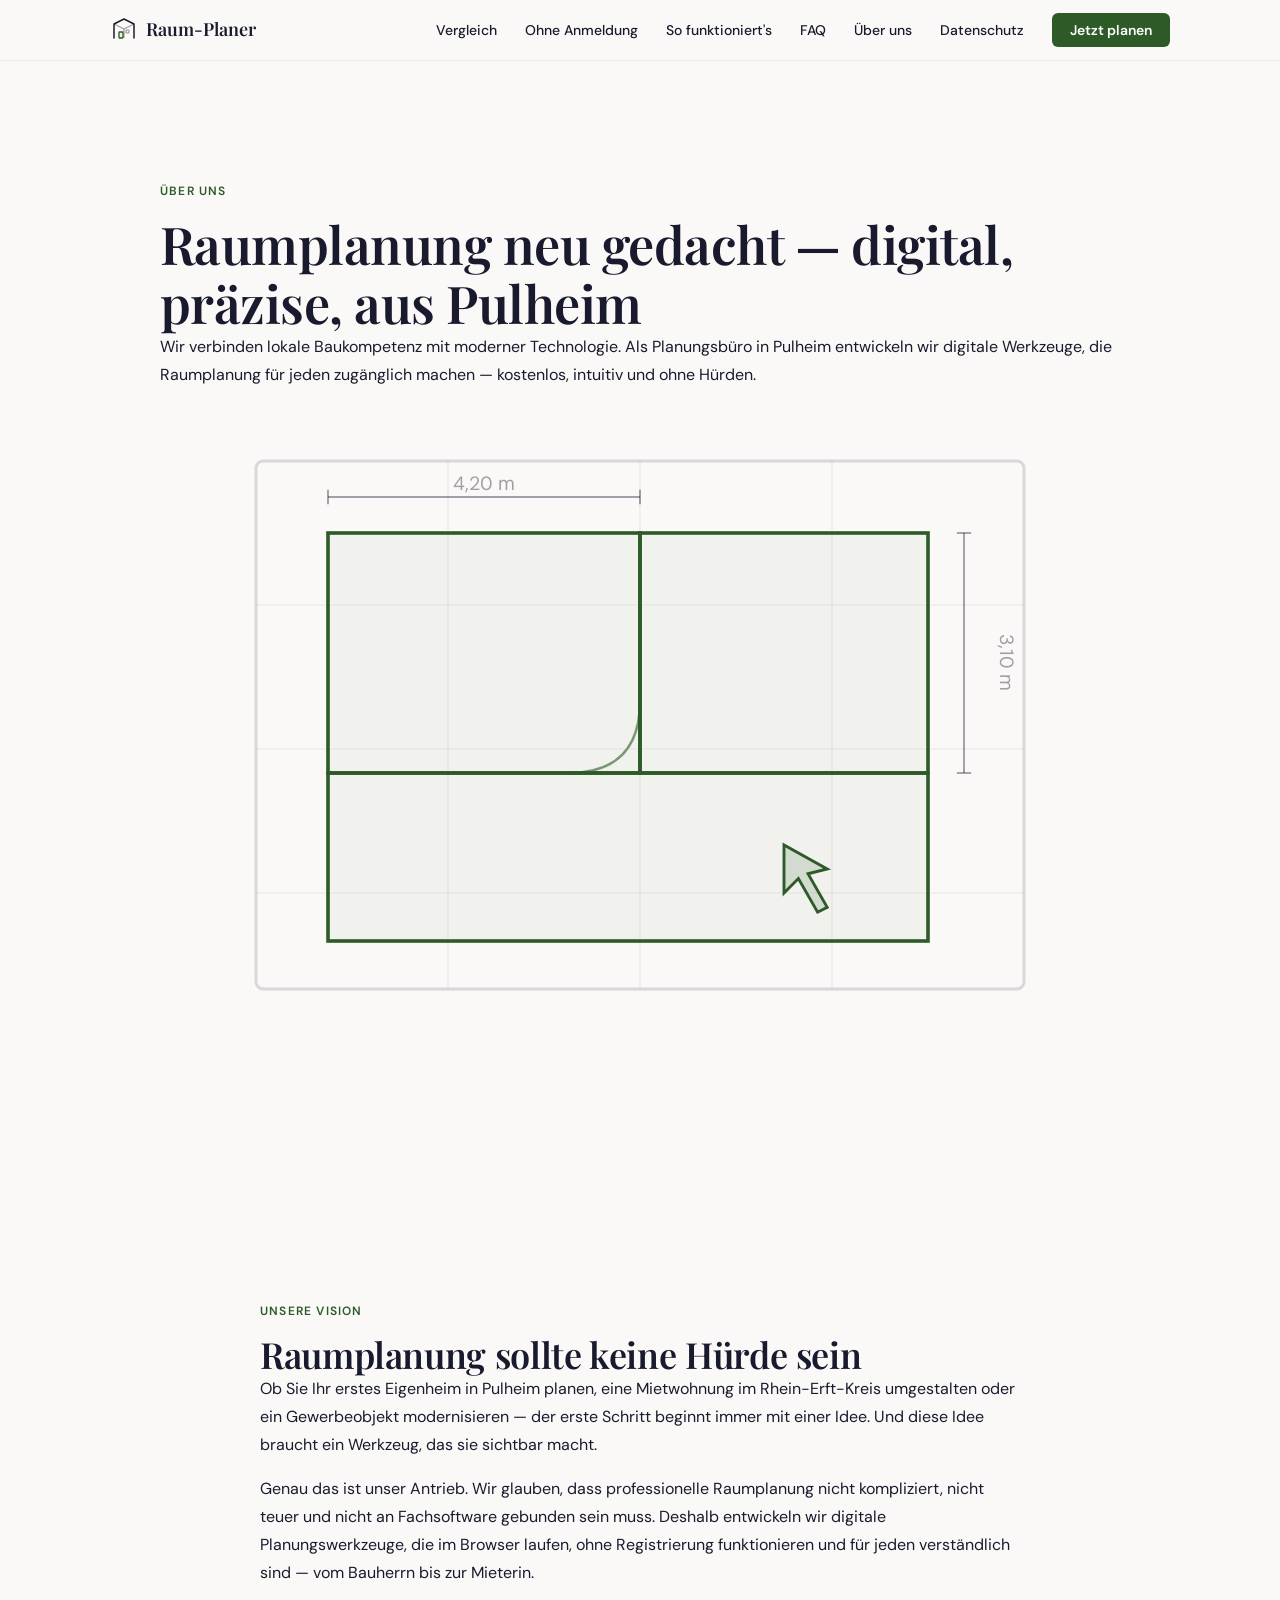
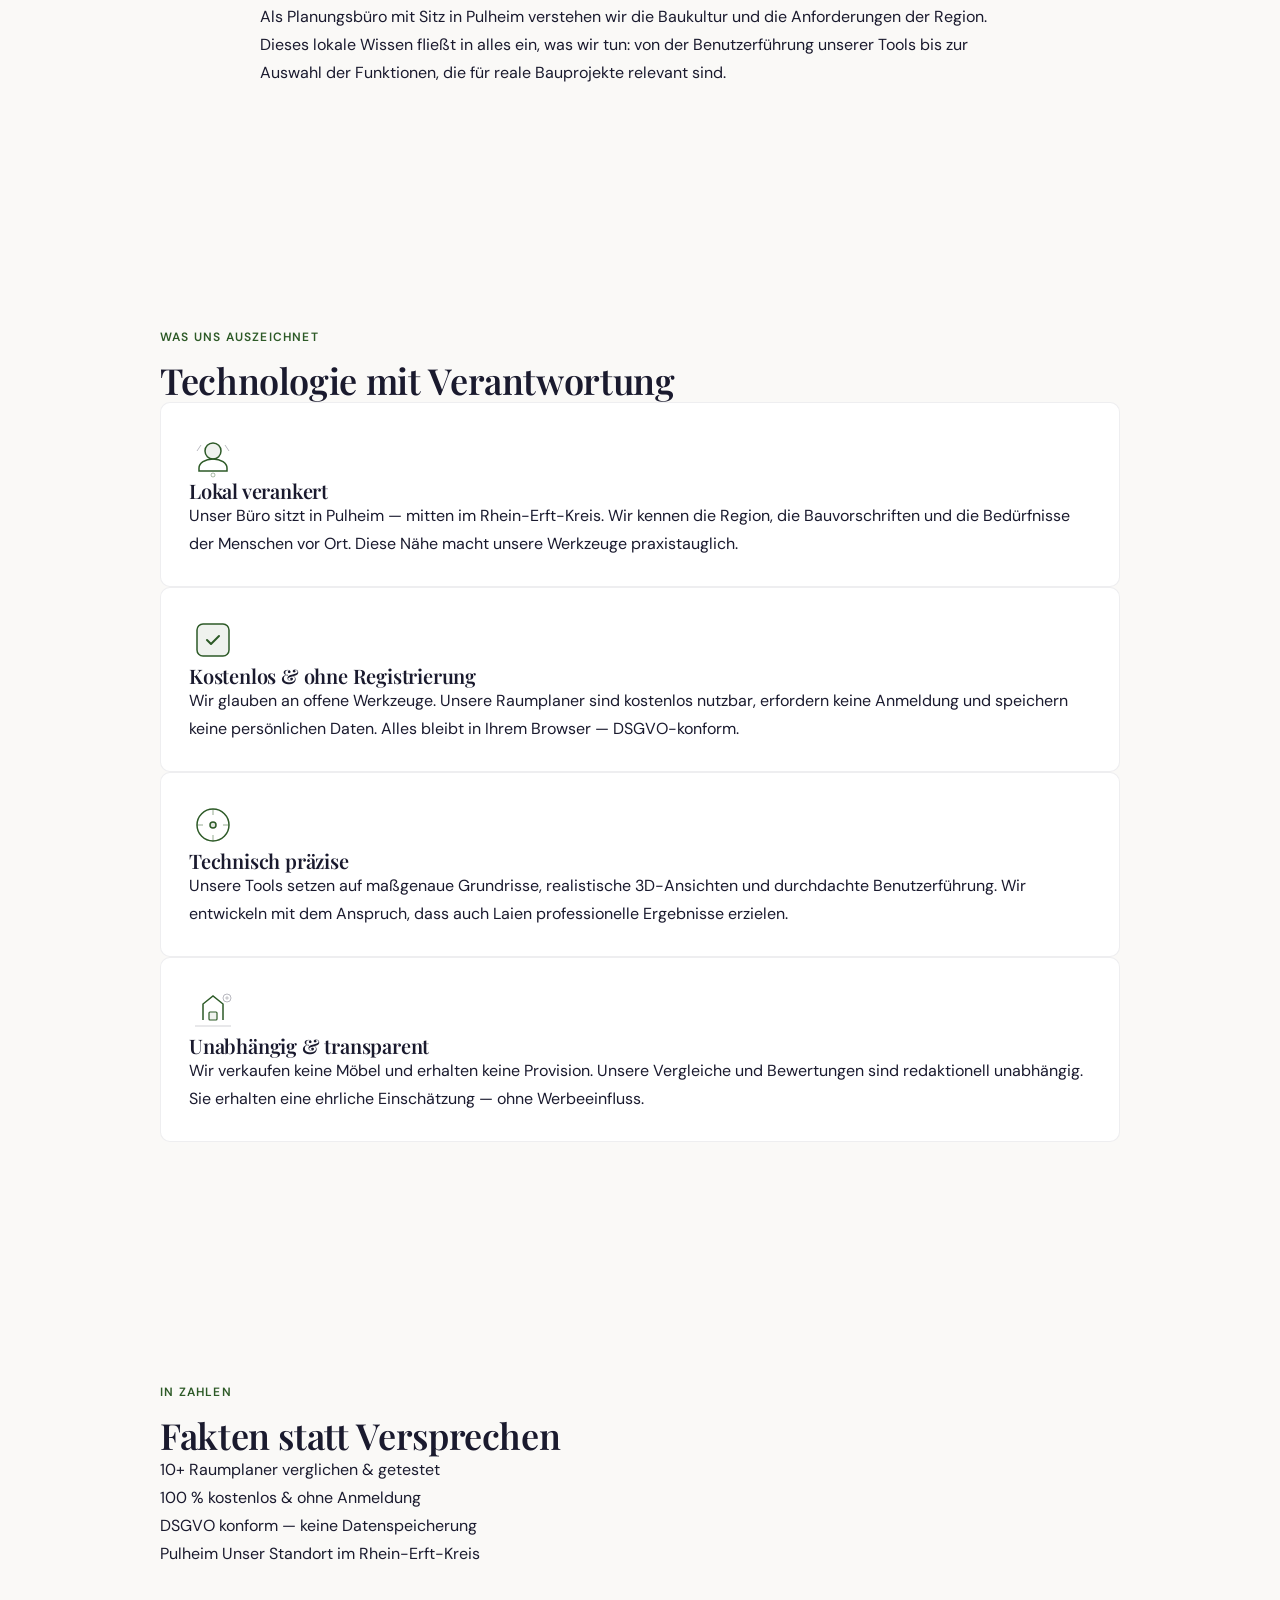
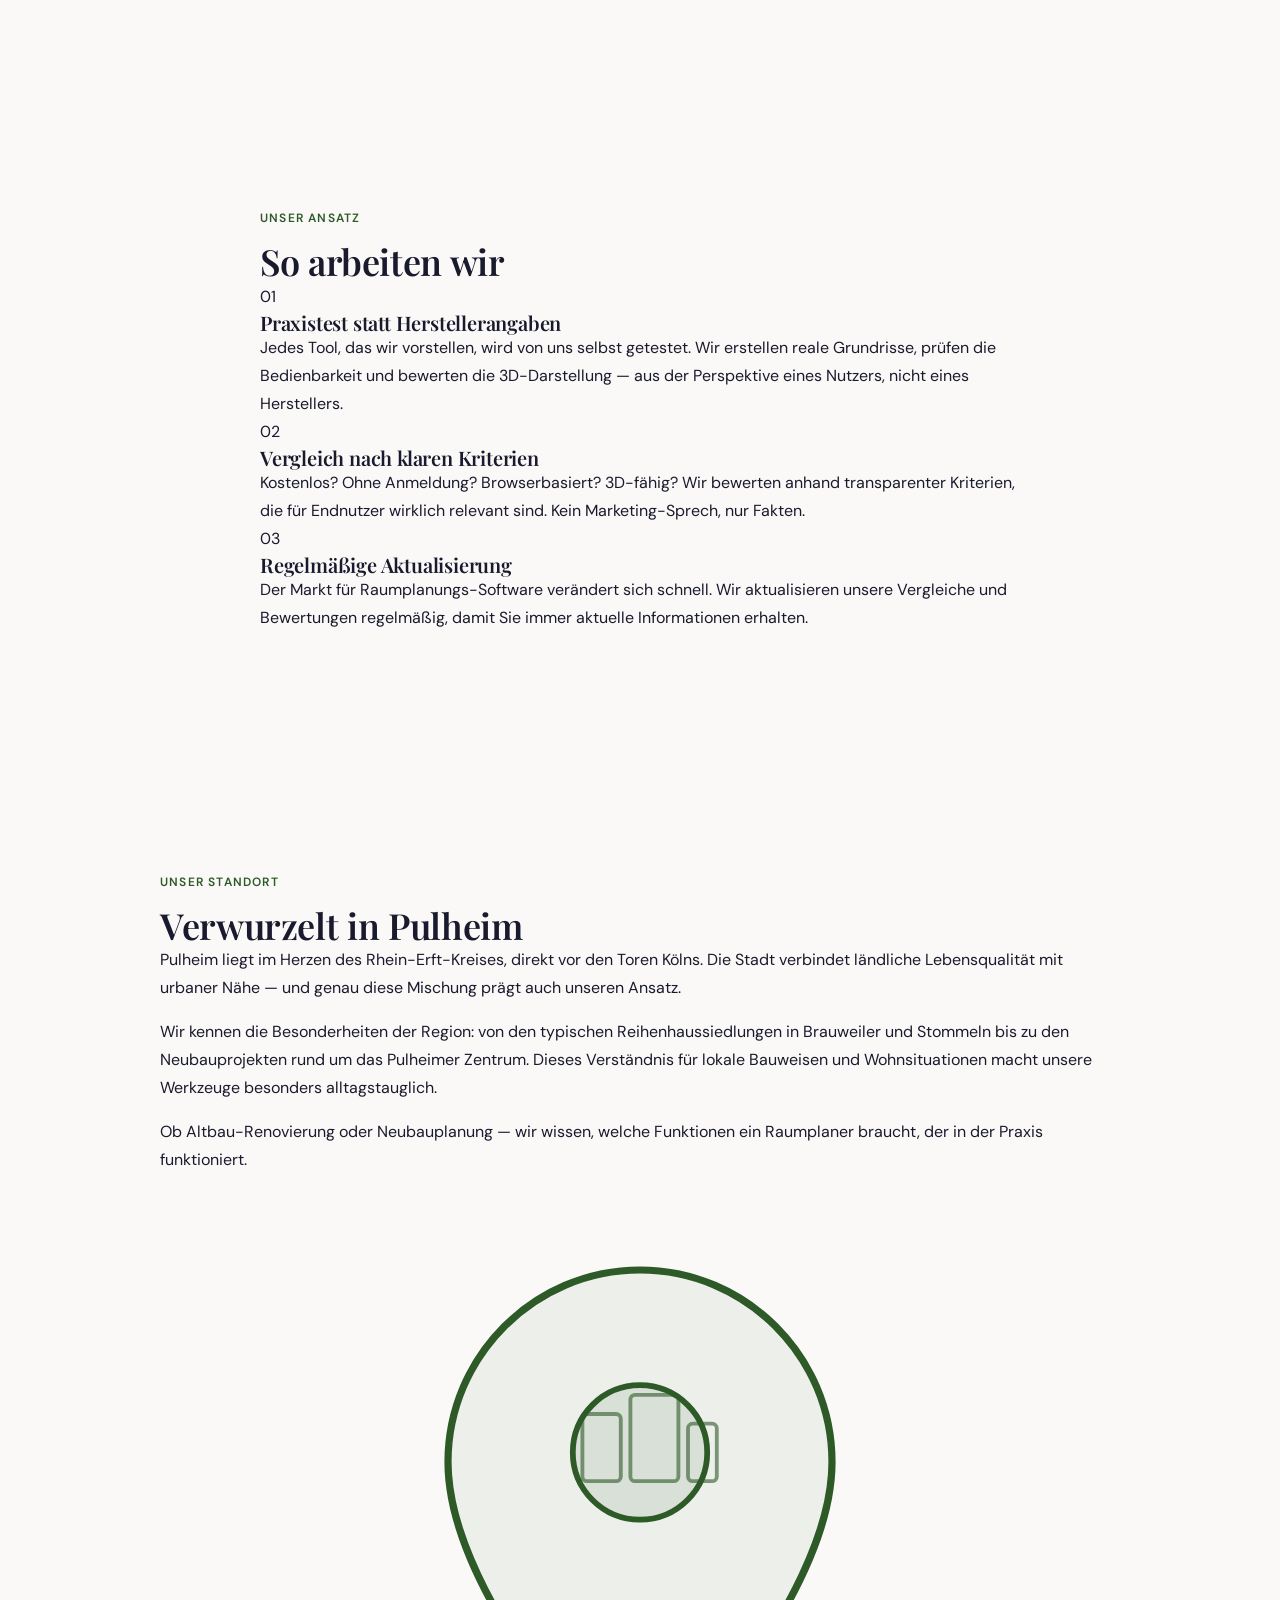
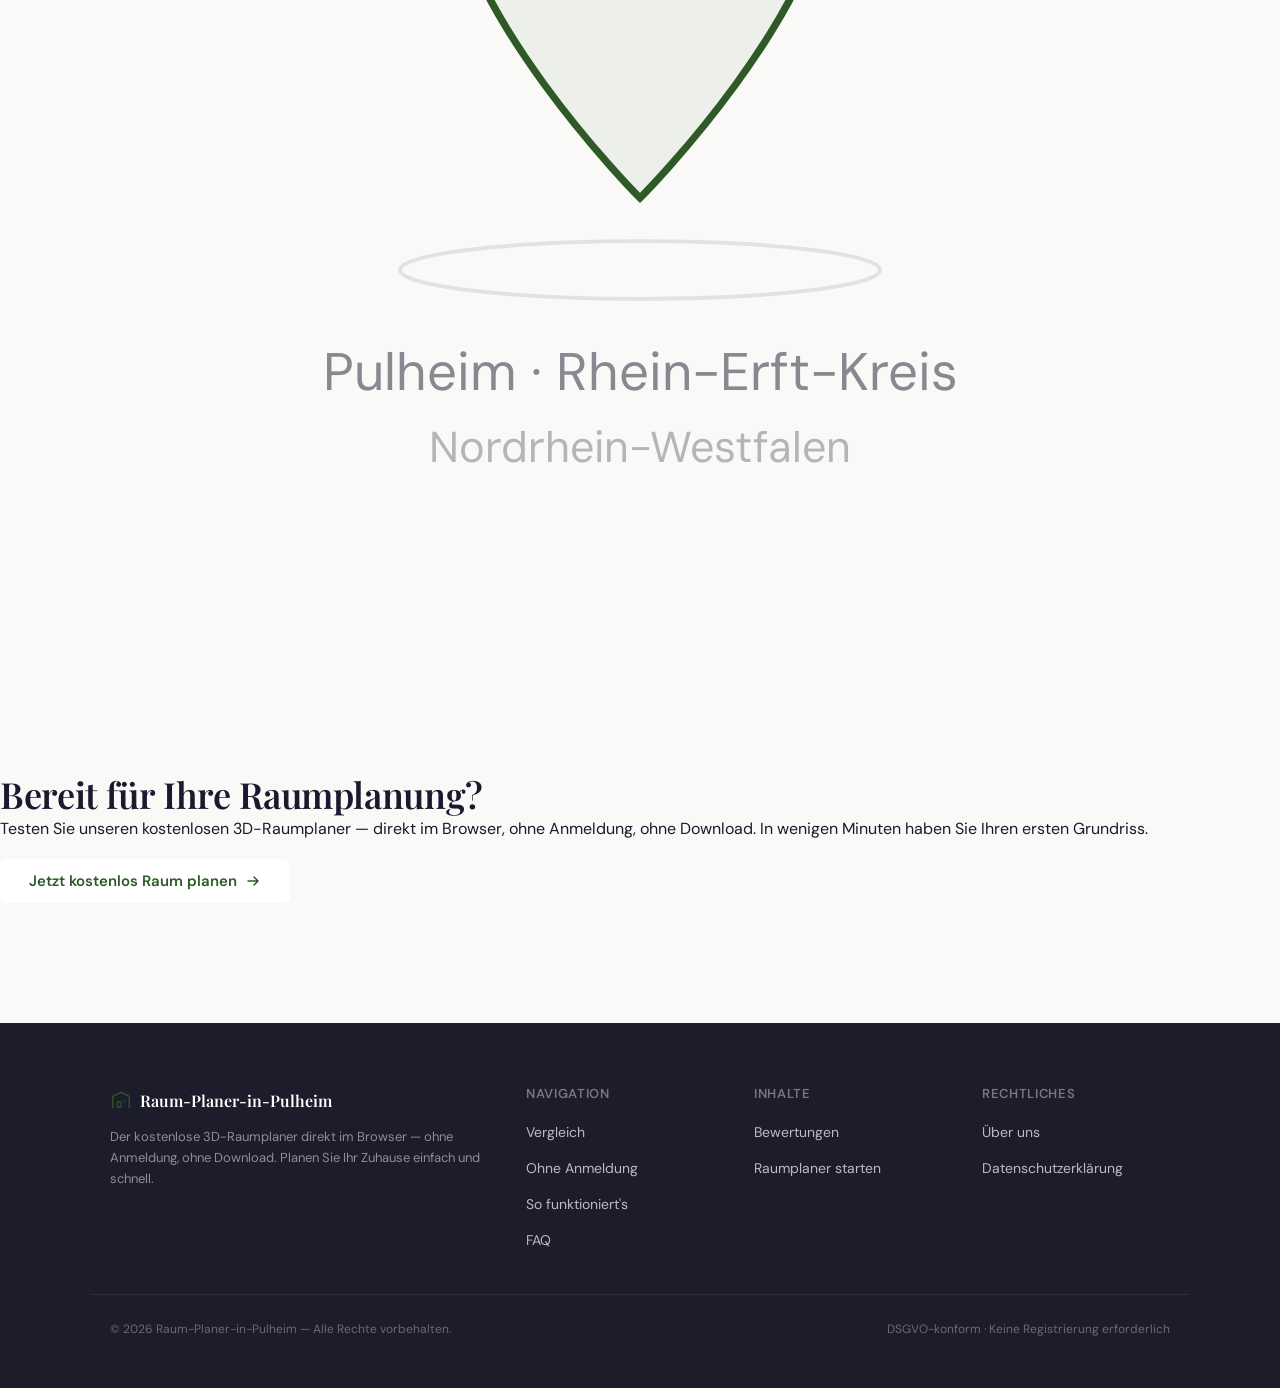
==== commit be4d1cbf: "Update ueber-uns.html" ====
--- a/ueber-uns.html
+++ b/ueber-uns.html
@@ -78,6 +78,7 @@
         <li><a href="https://in-pulheim.de/#so-funktioniert-es">So funktioniert's</a></li>
         <li><a href="https://in-pulheim.de/#faq">FAQ</a></li>
         <li><a href="https://in-pulheim.de/ueber-uns.html" aria-current="page">Über uns</a></li>
+        <li><a href="https://in-pulheim.de/datenschutz.html">Datenschutz</a></li>
         <li><a href="https://raum-planer-online.de" class="nav-cta">Jetzt planen</a></li>
       </ul>
     </nav>
@@ -345,6 +346,7 @@
         <h4>Rechtliches</h4>
         <ul>
           <li><a href="https://in-pulheim.de/ueber-uns.html">Über uns</a></li>
+          <li><a href="https://in-pulheim.de/datenschutz.html">Datenschutzerklärung</a></li>
         </ul>
       </div>
     </div>
